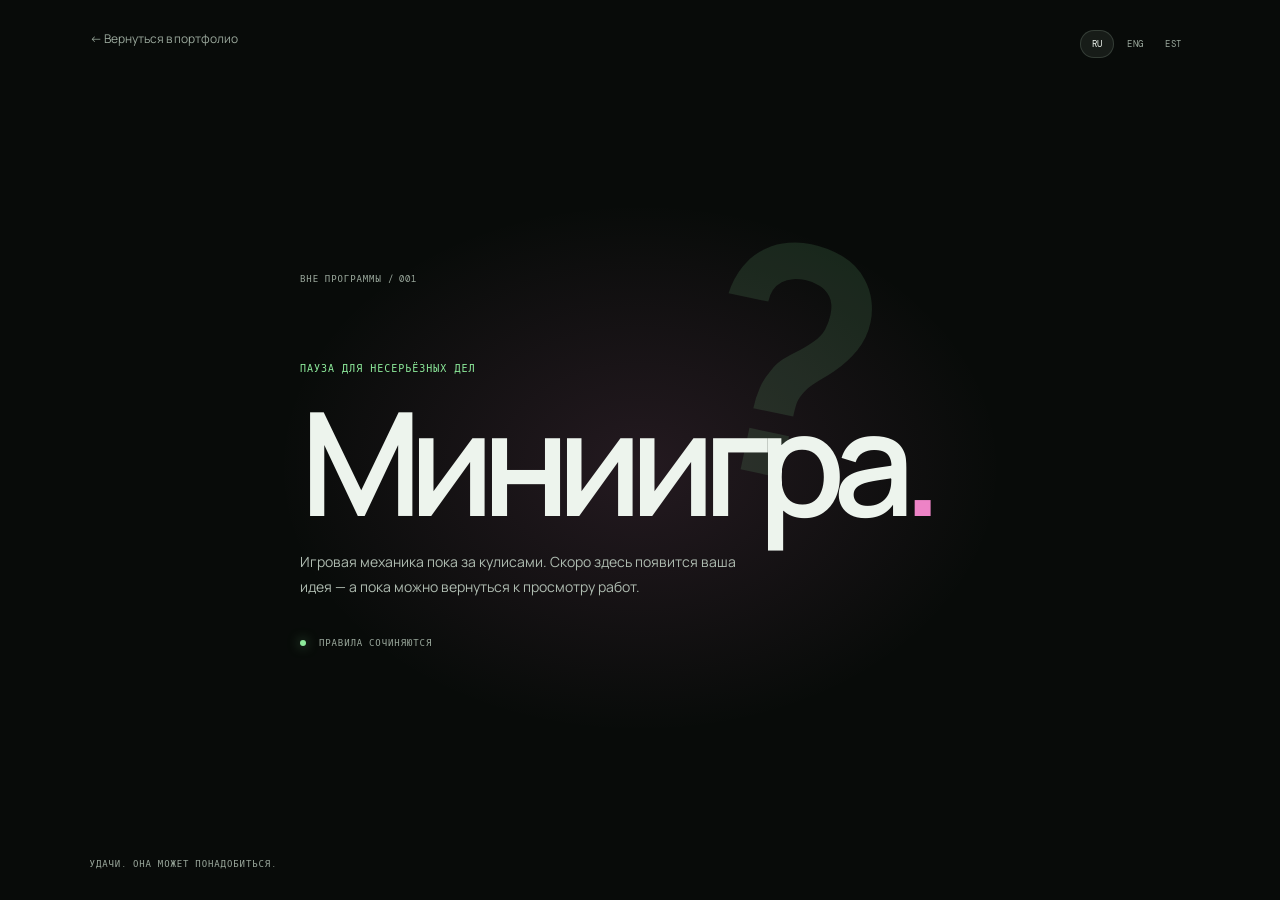
==== game.html @ 6fff36ac "adding vc" ====
<!doctype html>
<html lang="ru">
  <head>
    <meta charset="UTF-8" />
    <meta name="viewport" content="width=device-width, initial-scale=1.0" />
    <meta name="description" content="Отдельная страница мини-игры в портфолио." data-i18n-content="gameMetaDescription" />
    <title data-i18n="gamePageTitle">Миниигра — портфолио</title>
    <link rel="preconnect" href="https://fonts.googleapis.com" />
    <link rel="preconnect" href="https://fonts.gstatic.com" crossorigin />
    <link
      href="https://fonts.googleapis.com/css2?family=DM+Mono:wght@400;500&family=Manrope:wght@400;500;600;700;800&display=swap"
      rel="stylesheet"
    />
    <link rel="stylesheet" href="styles.css" />
    <script src="script.js" defer></script>
  </head>
  <body class="game-page">
    <main class="game-page__main">
      <div class="game-page__top">
        <a class="game-page__back" href="index.html" data-i18n="gameBack">← Вернуться в портфолио</a>
        <div class="language-switcher" role="group" aria-label="Выбор языка" data-i18n-aria="languageGroup">
          <button class="language-switcher__button is-selected" type="button" data-language="ru" aria-pressed="true" aria-label="Русский">RU</button>
          <button class="language-switcher__button" type="button" data-language="en" aria-pressed="false" aria-label="English">ENG</button>
          <button class="language-switcher__button" type="button" data-language="et" aria-pressed="false" aria-label="Eesti">EST</button>
        </div>
      </div>
      <div class="game-page__content">
        <span class="game-page__index" data-i18n="gameIndex">ВНЕ ПРОГРАММЫ / 001</span>
        <div class="game-page__question" aria-hidden="true">?</div>
        <p class="eyebrow" data-i18n="gameEyebrow">Пауза для несерьёзных дел</p>
        <h1><span data-i18n="gameTitle">Миниигра</span><span class="accent">.</span></h1>
        <p class="game-page__description" data-i18n="gameDescription">
          Игровая механика пока за кулисами. Скоро здесь появится ваша идея —
          а пока можно вернуться к просмотру работ.
        </p>
        <span class="game-page__status"><span class="status-dot"></span> <span data-i18n="gameStatus">ПРАВИЛА СОЧИНЯЮТСЯ</span></span>
      </div>
      <span class="game-page__footer" data-i18n="gameFooter">УДАЧИ. ОНА МОЖЕТ ПОНАДОБИТЬСЯ.</span>
    </main>
  </body>
</html>
---- styles.css ----
:root {
  color-scheme: dark;
  --ink: #edf4ed;
  --muted: #9ba99d;
  --paper: #080b09;
  --paper-raised: #111813;
  --line: rgba(196, 222, 199, 0.17);
  --green: #8ce99a;
  --green-deep: #183b24;
  --green-bright: #b1ff9f;
  --contrast: #ed83c6;
  --mono: "DM Mono", monospace;
  --sans: "Manrope", sans-serif;
}

* {
  box-sizing: border-box;
}

html {
  scroll-behavior: smooth;
  scroll-padding-top: 105px;
}

body {
  min-width: 320px;
  margin: 0;
  background: var(--paper);
  color: var(--ink);
  font-family: var(--sans);
  -webkit-font-smoothing: antialiased;
}

body.is-opening {
  overflow: hidden;
}

a {
  color: inherit;
  text-decoration: none;
}

::selection {
  background: var(--green);
  color: var(--paper);
}

.curtain {
  position: fixed;
  z-index: 10;
  inset: 0;
  overflow: hidden;
  pointer-events: none;
}

.curtain__panel {
  position: absolute;
  inset: 0 50% 0 0;
  background:
    repeating-linear-gradient(90deg, transparent 0 27px, rgba(218, 255, 220, 0.055) 28px 32px, transparent 33px 58px),
    linear-gradient(90deg, #092312 0%, #1d6335 48%, #103a20 100%);
  box-shadow: inset -24px 0 42px rgba(1, 9, 3, 0.48);
  transform-origin: left center;
  transition: transform 1.65s cubic-bezier(0.72, 0, 0.18, 1);
}

.curtain__panel--right {
  inset: 0 0 0 50%;
  background:
    repeating-linear-gradient(90deg, transparent 0 27px, rgba(218, 255, 220, 0.055) 28px 32px, transparent 33px 58px),
    linear-gradient(90deg, #103a20 0%, #1d6335 52%, #092312 100%);
  box-shadow: inset 24px 0 42px rgba(1, 9, 3, 0.48);
  transform-origin: right center;
}

.curtain__seam {
  position: absolute;
  top: 0;
  bottom: 0;
  left: 50%;
  width: 1px;
  background: rgba(218, 255, 220, 0.22);
  transition: opacity 0.3s ease;
}

.is-open .curtain__panel--left {
  transform: translateX(-102%);
}

.is-open .curtain__panel--right {
  transform: translateX(102%);
}

.is-open .curtain__seam {
  opacity: 0;
}

.curtain.is-gone {
  visibility: hidden;
}

.site-header {
  position: fixed;
  z-index: 5;
  top: 70vh;
  left: 50%;
  display: flex;
  width: min(900px, calc(100% - 48px));
  min-height: 68px;
  align-items: center;
  justify-content: center;
  gap: 27px;
  padding: 13px 20px;
  border: 1px solid var(--line);
  border-radius: 3px;
  background: rgba(8, 11, 9, 0.94);
  box-shadow: 0 12px 45px rgba(0, 0, 0, 0.18);
  transform: translate(-50%, 0);
  transition:
    top 750ms cubic-bezier(0.2, 0.8, 0.2, 1),
    width 750ms cubic-bezier(0.2, 0.8, 0.2, 1),
    border-radius 750ms ease,
    background 400ms ease,
    box-shadow 400ms ease;
}

.site-header.is-docked {
  top: 14px;
  width: min(1120px, calc(100% - 40px));
  justify-content: space-between;
  border-radius: 999px;
  background: rgba(8, 11, 9, 0.88);
  box-shadow: 0 8px 32px rgba(0, 0, 0, 0.28);
  backdrop-filter: blur(18px);
}

.wordmark {
  flex: 0 0 auto;
  font-size: 13px;
  font-weight: 800;
  letter-spacing: 0.08em;
}

.wordmark span {
  color: var(--green);
}

.accent {
  color: var(--contrast);
}

.main-nav {
  display: flex;
  align-items: center;
  justify-content: center;
  gap: clamp(14px, 3vw, 38px);
}

.main-nav__link {
  position: relative;
  padding: 8px 0;
  color: var(--muted);
  font-size: 12px;
  font-weight: 600;
  transition: color 180ms ease;
}

.main-nav__link::after {
  position: absolute;
  right: 0;
  bottom: 2px;
  left: 0;
  height: 1px;
  background: var(--green);
  content: "";
  transform: scaleX(0);
  transform-origin: left;
  transition: transform 180ms ease;
}

.main-nav__link:hover,
.main-nav__link.is-active {
  color: var(--ink);
}

.main-nav__link:hover::after,
.main-nav__link.is-active::after {
  transform: scaleX(1);
}

.language-switcher {
  display: flex;
  flex: 0 0 auto;
  align-items: center;
  gap: 4px;
}

.language-switcher__button {
  min-width: 34px;
  padding: 7px 8px;
  border: 1px solid transparent;
  border-radius: 999px;
  background: transparent;
  color: var(--muted);
  cursor: pointer;
  font: 9px var(--mono);
  letter-spacing: 0.04em;
  transition:
    border-color 180ms ease,
    background 180ms ease,
    color 180ms ease;
}

.language-switcher__button:hover,
.language-switcher__button.is-selected {
  border-color: var(--line);
  color: var(--ink);
}

.language-switcher__button.is-selected {
  background: rgba(196, 222, 199, 0.08);
}

.hero {
  position: relative;
  display: flex;
  min-height: 100svh;
  flex-direction: column;
  justify-content: space-between;
  overflow: hidden;
  padding: 34px clamp(24px, 7vw, 110px) 26px;
  background:
    radial-gradient(ellipse at 50% 42%, rgba(34, 121, 62, 0.16), transparent 43%),
    var(--paper);
}

.hero::before {
  position: absolute;
  top: 14%;
  bottom: 13%;
  left: 50%;
  width: 1px;
  background: linear-gradient(transparent, rgba(196, 222, 199, 0.1), transparent);
  content: "";
}

.hero__meta,
.hero__bottom,
.section-kicker {
  display: flex;
  justify-content: space-between;
  color: var(--muted);
  font: 9px var(--mono);
  letter-spacing: 0.09em;
}

.hero__content {
  position: relative;
  z-index: 1;
  margin: auto 0;
  padding: 4rem 0 7.5rem;
  text-align: center;
}

.eyebrow {
  margin: 0 0 21px;
  color: var(--green);
  font: 10px var(--mono);
  letter-spacing: 0.1em;
  text-transform: uppercase;
}

.status-dot {
  display: inline-block;
  width: 7px;
  height: 7px;
  margin-right: 7px;
  border-radius: 50%;
  background: var(--green);
  box-shadow: 0 0 12px rgba(140, 233, 154, 0.55);
}

h1,
h2,
h3,
p {
  margin-top: 0;
}

.hero h1 {
  margin: 0;
  font-size: clamp(54px, 8.5vw, 112px);
  font-weight: 600;
  letter-spacing: -0.085em;
  line-height: 0.92;
}

.hero__description {
  margin: 24px 0 0;
  color: #aebbb0;
  font-size: clamp(13px, 1.25vw, 16px);
  line-height: 1.8;
}

.hero__menu-label {
  position: absolute;
  top: calc(100% - 114px);
  left: 50%;
  color: var(--muted);
  font: 9px var(--mono);
  letter-spacing: 0.12em;
  text-transform: uppercase;
  transform: translateX(-50%);
}

.hero__hint {
  position: absolute;
  top: calc(100% - 81px);
  left: 50%;
  color: var(--green);
  font-size: 19px;
  animation: nudge 1.5s ease-in-out infinite;
  transform: translateX(-50%);
}

@keyframes nudge {
  50% { transform: translate(-50%, 5px); }
}

.hero__bottom {
  position: relative;
  z-index: 1;
}

.content-section,
.contact-section {
  padding: 48px clamp(24px, 7vw, 110px) 120px;
  scroll-margin-top: 85px;
}

.section-kicker {
  padding-bottom: 17px;
  border-bottom: 1px solid var(--line);
}

.section-heading {
  margin: 79px 0 54px;
}

.section-heading h2,
.contact-section h2 {
  margin-bottom: 0;
  font-size: clamp(54px, 8vw, 104px);
  font-weight: 600;
  letter-spacing: -0.085em;
  line-height: 0.92;
}

.work-section {
  background: var(--paper-raised);
}

.work-section .section-heading h2 {
  font-size: clamp(47px, 7vw, 88px);
}

.project-grid {
  display: grid;
  grid-template-columns: 1.2fr 0.8fr;
  gap: 24px;
}

.project-card__visual {
  position: relative;
  display: flex;
  min-height: 360px;
  align-items: center;
  justify-content: center;
  overflow: hidden;
}

.visual-poster {
  flex-direction: column;
  background:
    radial-gradient(ellipse at 50% 46%, rgba(140, 233, 154, 0.15), transparent 35%),
    repeating-linear-gradient(135deg, transparent 0 20px, rgba(255, 255, 255, 0.018) 21px 22px),
    var(--green-deep);
}

.visual-poster::before,
.visual-poster::after {
  position: absolute;
  width: 250px;
  height: 250px;
  border: 1px solid rgba(211, 255, 215, 0.25);
  border-radius: 50%;
  content: "";
}

.visual-poster::after {
  width: 330px;
  height: 330px;
  border-color: rgba(211, 255, 215, 0.12);
}

.visual-poster__stamp {
  position: absolute;
  top: 28px;
  right: 27px;
  padding: 8px 10px;
  border: 1px solid rgba(211, 255, 215, 0.55);
  color: var(--green-bright);
  font: 8px var(--mono);
  letter-spacing: 0.1em;
  transform: rotate(4deg);
}

.visual-poster__title {
  z-index: 1;
  color: #eaffec;
  font-size: clamp(42px, 6vw, 78px);
  font-weight: 800;
  letter-spacing: -0.08em;
  line-height: 0.85;
  text-align: center;
}

.visual-poster__caption {
  z-index: 1;
  margin-top: 24px;
  color: rgba(234, 255, 236, 0.7);
  font: 9px var(--mono);
  letter-spacing: 0.12em;
  text-transform: uppercase;
}

.visual-note {
  min-height: 360px;
  flex-direction: column;
  background: var(--green);
  color: #102015;
}

.visual-note__asterisk {
  position: absolute;
  top: 24px;
  left: 30px;
  font-size: 70px;
  font-weight: 700;
  line-height: 1;
}

.visual-note__text {
  font-size: clamp(39px, 5vw, 60px);
  font-weight: 700;
  letter-spacing: -0.08em;
  line-height: 0.9;
  text-align: center;
  transform: rotate(-5deg);
}

.visual-note__footnote {
  position: absolute;
  right: 20px;
  bottom: 22px;
  left: 20px;
  font: 8px var(--mono);
  text-align: center;
}

.project-card__details {
  display: flex;
  justify-content: space-between;
  gap: 18px;
  padding: 21px 0 0;
}

.card-index {
  color: var(--muted);
  font: 9px var(--mono);
  letter-spacing: 0.08em;
}

.project-card h3,
.education-card h3 {
  margin: 9px 0 0;
  font-size: clamp(17px, 2vw, 22px);
  font-weight: 600;
  letter-spacing: -0.045em;
}

.project-card__details p {
  max-width: 220px;
  margin: 12px 0 0;
  color: var(--muted);
  font-size: 11px;
  line-height: 1.7;
}

.section-aside {
  margin: 42px 0 0;
  color: var(--muted);
  font: 9px var(--mono);
}

.projects-section {
  background: #0b100c;
}

.project-list {
  border-top: 1px solid var(--line);
}

.project-row {
  display: grid;
  grid-template-columns: 55px 1fr auto;
  align-items: center;
  gap: 20px;
  padding: 26px 0;
  border-bottom: 1px solid var(--line);
  transition: padding 200ms ease;
}

.project-row:hover {
  padding-right: 12px;
  padding-left: 12px;
}

.project-row h3 {
  margin: 0;
  font-size: clamp(18px, 2.5vw, 26px);
  font-weight: 600;
  letter-spacing: -0.05em;
}

.project-row p {
  margin: 7px 0 0;
  color: var(--muted);
  font-size: 11px;
  line-height: 1.65;
}

.project-row__type {
  color: var(--green);
  font: 8px var(--mono);
  letter-spacing: 0.08em;
}

.media-section {
  background: #0e1510;
}

.media-grid {
  display: grid;
  grid-template-columns: 1.2fr 0.8fr;
  gap: 18px;
}

.media-card {
  position: relative;
  display: flex;
  min-height: 310px;
  flex-direction: column;
  align-items: flex-start;
  justify-content: flex-end;
  overflow: hidden;
  padding: 28px;
  background:
    radial-gradient(ellipse at 70% 20%, rgba(140, 233, 154, 0.15), transparent 43%),
    #111a13;
  border: 1px solid var(--line);
}

.media-card--wide {
  background:
    radial-gradient(ellipse at 50% 40%, rgba(237, 131, 198, 0.23), transparent 50%),
    #19101a;
}

.media-card__label,
.game-card__status {
  color: var(--muted);
  font: 8px var(--mono);
  letter-spacing: 0.09em;
}

.media-card__play,
.media-card__wave {
  position: absolute;
  top: 50%;
  left: 50%;
  display: grid;
  width: 72px;
  height: 72px;
  place-items: center;
  border: 1px solid rgba(237, 244, 237, 0.55);
  border-radius: 50%;
  color: var(--ink);
  font-size: 18px;
  transform: translate(-50%, -50%);
}

.media-card__wave {
  width: auto;
  height: auto;
  border: 0;
  color: var(--green);
  font-size: 76px;
}

.media-card h3 {
  margin: 30px 0 8px;
  font-size: 23px;
  font-weight: 600;
  letter-spacing: -0.05em;
}

.media-card p {
  max-width: 370px;
  margin: 0;
  color: #aebbb0;
  font-size: 11px;
  line-height: 1.7;
}

.about-section {
  background: #080b09;
}

.about-layout,
.education-layout {
  display: grid;
  grid-template-columns: 0.9fr 1.1fr;
  gap: 7vw;
}

.about-layout .section-heading,
.education-layout .section-heading {
  margin-bottom: 0;
}

.about-copy {
  max-width: 600px;
  padding-top: 79px;
}

.about-lead {
  font-size: clamp(23px, 3.1vw, 39px);
  font-weight: 500;
  letter-spacing: -0.06em;
  line-height: 1.24;
}

.text-highlight {
  color: var(--green);
}

.about-copy > p:not(.about-lead) {
  max-width: 490px;
  margin: 25px 0 0;
  color: #aebbb0;
  font-size: 13px;
  line-height: 1.9;
}

.trait-list {
  display: flex;
  flex-wrap: wrap;
  gap: 9px;
  margin-top: 35px;
}

.trait-list span {
  padding: 10px 12px;
  border: 1px solid var(--line);
  color: #d3e2d5;
  font: 9px var(--mono);
}

.education-section {
  background: #0e1510;
}

.education-layout {
  align-items: start;
}

.education-card {
  position: relative;
  min-height: 285px;
  margin-top: 79px;
  padding: 35px;
  border: 1px solid var(--line);
  background: #080b09;
}

.education-card h3 {
  max-width: 420px;
  margin-top: 30px;
  font-size: clamp(23px, 3vw, 36px);
}

.education-card p {
  max-width: 440px;
  margin: 18px 0 0;
  color: #aebbb0;
  font-size: 12px;
  line-height: 1.8;
}

.education-card__seal {
  position: absolute;
  right: 22px;
  bottom: 22px;
  color: rgba(140, 233, 154, 0.75);
  font: 8px/1.5 var(--mono);
  letter-spacing: 0.08em;
  text-align: right;
  transform: rotate(-8deg);
}

.contact-section {
  min-height: 650px;
  background:
    radial-gradient(ellipse at 68% 70%, rgba(237, 131, 198, 0.12), transparent 43%),
    #080b09;
}

.contact-section > .eyebrow {
  margin-top: 92px;
}

.contact-copy {
  max-width: 410px;
  margin: 28px 0 25px;
  color: #aebbb0;
  font-size: 13px;
  line-height: 1.8;
}

.contact-placeholder {
  display: inline-block;
  padding-bottom: 8px;
  border-bottom: 1px solid var(--green);
  color: var(--green);
  font: 9px var(--mono);
  letter-spacing: 0.09em;
}

.site-footer {
  display: flex;
  align-items: center;
  justify-content: space-between;
  gap: 20px;
  padding: 23px clamp(24px, 7vw, 110px);
  border-top: 1px solid var(--line);
  color: var(--muted);
}

.site-footer > span,
.back-to-top {
  font: 8px var(--mono);
  letter-spacing: 0.07em;
}

.back-to-top {
  color: var(--ink);
}

.game-page {
  min-height: 100svh;
  background:
    radial-gradient(ellipse at 50% 52%, rgba(237, 131, 198, 0.12), transparent 40%),
    var(--paper);
}

.game-page__main {
  display: flex;
  min-height: 100svh;
  flex-direction: column;
  justify-content: space-between;
  padding: 30px clamp(24px, 7vw, 110px);
}

.game-page__top {
  display: flex;
  align-items: center;
  justify-content: space-between;
  gap: 16px;
}

.game-page__back {
  align-self: flex-start;
  color: var(--muted);
  font-size: 12px;
  transition: color 180ms ease;
}

.game-page__back:hover {
  color: var(--green);
}

.game-page__content {
  position: relative;
  width: min(680px, 100%);
  margin: auto;
  padding: 100px 0;
}

.game-page__index,
.game-page__status,
.game-page__footer {
  color: var(--muted);
  font: 9px var(--mono);
  letter-spacing: 0.1em;
}

.game-page__question {
  position: absolute;
  top: 30px;
  right: 15%;
  color: rgba(140, 233, 154, 0.12);
  font-size: clamp(180px, 30vw, 320px);
  font-weight: 700;
  line-height: 1;
  pointer-events: none;
  transform: rotate(12deg);
}

.game-page__content .eyebrow {
  position: relative;
  margin-top: 75px;
}

.game-page__content h1 {
  position: relative;
  margin: 0;
  font-size: clamp(72px, 13vw, 144px);
  font-weight: 600;
  letter-spacing: -0.09em;
  line-height: 0.9;
}

.game-page__description {
  position: relative;
  max-width: 470px;
  margin: 24px 0 30px;
  color: #aebbb0;
  font-size: 14px;
  line-height: 1.8;
}

.game-page__status {
  position: relative;
}

.game-page__status .status-dot {
  width: 6px;
  height: 6px;
}

:focus-visible {
  outline: 2px solid var(--green);
  outline-offset: 5px;
}

@media (max-width: 760px) {
  .site-header {
    top: 70vh;
    width: calc(100% - 28px);
    min-height: 60px;
    flex-wrap: wrap;
    justify-content: flex-end;
    gap: 3px 8px;
    padding: 8px 12px;
  }

  .site-header.is-docked {
    top: 12px;
    width: calc(100% - 24px);
    justify-content: space-between;
  }

  .wordmark,
  .header-note {
    display: none;
  }

  .main-nav {
    min-width: 0;
    width: 100%;
    flex: 0 0 100%;
    flex-wrap: wrap;
    order: 1;
    gap: 4px 8px;
    justify-content: space-between;
    overflow: visible;
  }

  .main-nav__link {
    flex: 0 0 auto;
    font-size: 10px;
  }

  .language-switcher {
    order: 0;
    gap: 1px;
  }

  .language-switcher__button {
    min-width: 29px;
    padding: 6px 4px;
    font-size: 8px;
  }

  html {
    scroll-padding-top: 30px;
    scroll-padding-bottom: 90px;
  }

  .hero {
    min-height: 100svh;
    padding: 25px 20px 22px;
  }

  .hero__meta,
  .hero__bottom {
    font-size: 7px;
  }

  .hero__content {
    padding-bottom: 8rem;
  }

  .hero__description {
    max-width: 320px;
    margin-right: auto;
    margin-left: auto;
  }

  .desktop-break {
    display: none;
  }

  .content-section,
  .contact-section {
    padding: 34px 22px 84px;
  }

  .section-kicker {
    gap: 10px;
    font-size: 7px;
  }

  .section-heading {
    margin: 58px 0 38px;
  }

  .project-grid,
  .about-layout,
  .education-layout,
  .media-grid {
    grid-template-columns: 1fr;
    gap: 0;
  }

  .project-grid,
  .media-grid {
    gap: 35px;
  }

  .project-row {
    grid-template-columns: 32px 1fr;
    gap: 12px;
  }

  .project-row__type {
    grid-column: 2;
  }

  .media-card {
    min-height: 270px;
  }

  .project-card__visual,
  .visual-note {
    min-height: 290px;
  }

  .project-card__details {
    flex-direction: column;
    gap: 5px;
  }

  .project-card__details p {
    max-width: 350px;
    margin-top: 5px;
  }

  .about-copy {
    padding-top: 34px;
  }

  .about-layout .section-heading,
  .education-layout .section-heading {
    margin-bottom: 0;
  }

  .education-card {
    min-height: 320px;
    margin-top: 36px;
    padding: 25px;
  }

  .contact-section {
    min-height: 600px;
  }

  .contact-section > .eyebrow {
    margin-top: 75px;
  }

  .site-footer {
    flex-wrap: wrap;
    padding: 21px 22px 95px;
  }

  .site-footer > span {
    order: 1;
    width: 100%;
  }

  .game-page__main {
    padding: 24px 22px;
  }

  .game-page__top {
    align-items: flex-start;
  }

  .game-page__back {
    max-width: 165px;
    font-size: 11px;
  }
}

@media (prefers-reduced-motion: reduce) {
  *,
  *::before,
  *::after {
    scroll-behavior: auto !important;
    animation-duration: 0.01ms !important;
    animation-iteration-count: 1 !important;
    transition-duration: 0.01ms !important;
  }
}
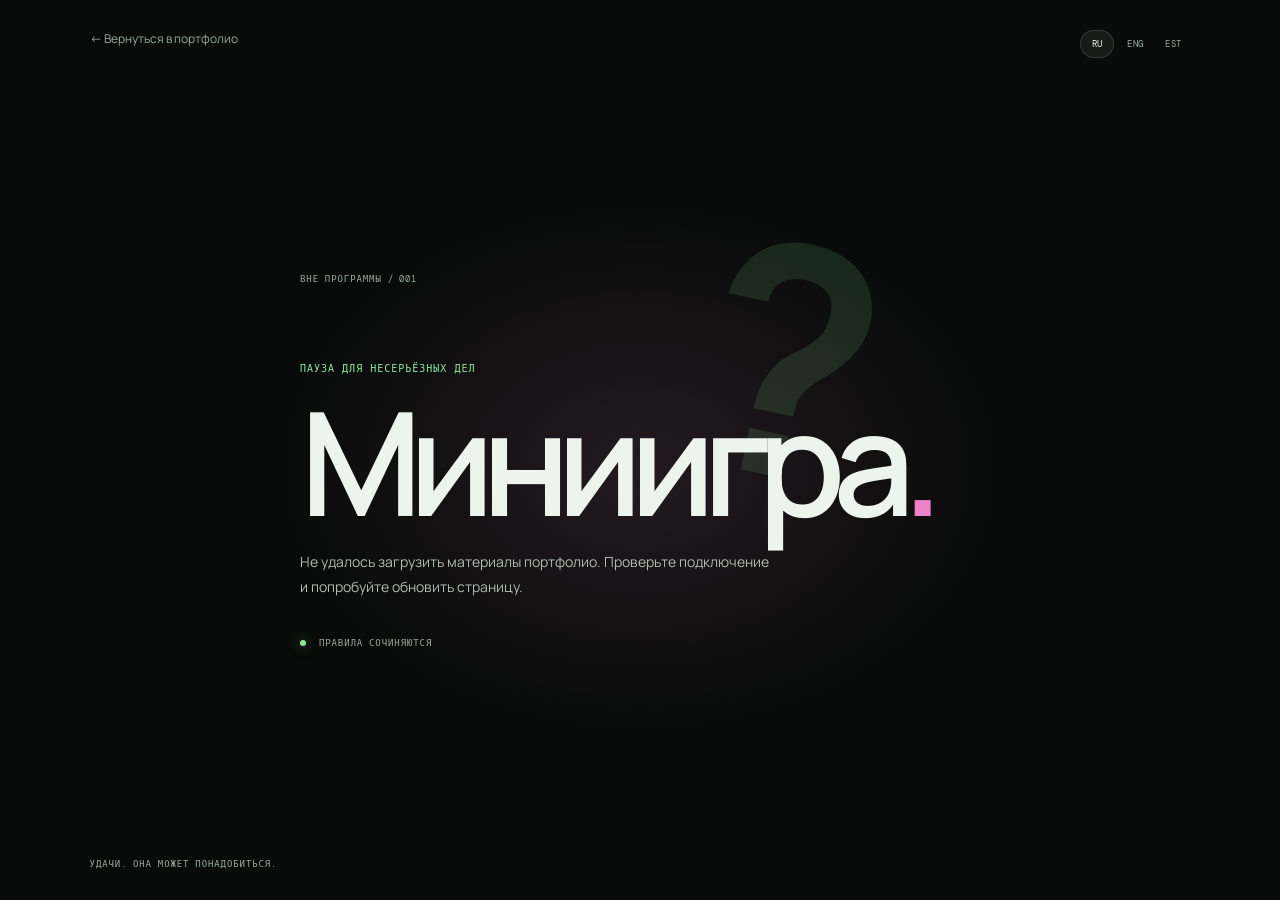
==== commit a863cc7b: "обновление файлов с cms" ====
--- a/game.html
+++ b/game.html
@@ -27,13 +27,13 @@
       <div class="game-page__content">
         <span class="game-page__index" data-i18n="gameIndex">ВНЕ ПРОГРАММЫ / 001</span>
         <div class="game-page__question" aria-hidden="true">?</div>
-        <p class="eyebrow" data-i18n="gameEyebrow">Пауза для несерьёзных дел</p>
-        <h1><span data-i18n="gameTitle">Миниигра</span><span class="accent">.</span></h1>
-        <p class="game-page__description" data-i18n="gameDescription">
+        <p class="eyebrow" id="game-eyebrow" data-i18n="gameEyebrow">Пауза для несерьёзных дел</p>
+        <h1><span id="game-title" data-i18n="gameTitle">Миниигра</span><span class="accent">.</span></h1>
+        <p class="game-page__description" id="game-description" data-i18n="gameDescription">
           Игровая механика пока за кулисами. Скоро здесь появится ваша идея —
           а пока можно вернуться к просмотру работ.
         </p>
-        <span class="game-page__status"><span class="status-dot"></span> <span data-i18n="gameStatus">ПРАВИЛА СОЧИНЯЮТСЯ</span></span>
+        <span class="game-page__status"><span class="status-dot"></span> <span id="game-status" data-i18n="gameStatus">ПРАВИЛА СОЧИНЯЮТСЯ</span></span>
       </div>
       <span class="game-page__footer" data-i18n="gameFooter">УДАЧИ. ОНА МОЖЕТ ПОНАДОБИТЬСЯ.</span>
     </main>
--- a/styles.css
+++ b/styles.css
@@ -379,6 +379,40 @@
   overflow: hidden;
 }
 
+.work-visual--image {
+  background: var(--paper-raised);
+}
+
+.work-image {
+  position: absolute;
+  inset: 0;
+  display: block;
+  width: 100%;
+  height: 100%;
+  object-fit: cover;
+  transition: transform 500ms cubic-bezier(0.2, 0.8, 0.2, 1);
+}
+
+.project-card:hover .work-image,
+.media-card:hover .work-image {
+  transform: scale(1.035);
+}
+
+.work-visual__title {
+  z-index: 1;
+  max-width: 85%;
+  color: var(--ink);
+  font-size: clamp(30px, 5vw, 64px);
+  font-weight: 700;
+  letter-spacing: -0.07em;
+  text-align: center;
+}
+
+.visual-note .work-visual__title {
+  color: #102015;
+  transform: rotate(-5deg);
+}
+
 .visual-poster {
   flex-direction: column;
   background:
@@ -513,7 +547,7 @@
 
 .project-row {
   display: grid;
-  grid-template-columns: 55px 1fr auto;
+  grid-template-columns: 36px 92px 1fr auto;
   align-items: center;
   gap: 20px;
   padding: 26px 0;
@@ -546,6 +580,38 @@
   letter-spacing: 0.08em;
 }
 
+.project-row__thumbnail {
+  position: relative;
+  display: grid;
+  min-height: 64px;
+  place-items: center;
+  overflow: hidden;
+  background: var(--paper-raised);
+  color: var(--green);
+  font-size: 22px;
+}
+
+.project-row__thumbnail .work-image {
+  min-height: 0;
+}
+
+.work-title-link:hover {
+  color: var(--green);
+}
+
+.content-message {
+  grid-column: 1 / -1;
+  margin: 0;
+  padding: 30px 0;
+  color: var(--muted);
+  font-size: 13px;
+  line-height: 1.7;
+}
+
+.content-message--error {
+  color: var(--contrast);
+}
+
 .media-section {
   background: #0e1510;
 }
@@ -561,20 +627,47 @@
   display: flex;
   min-height: 310px;
   flex-direction: column;
-  align-items: flex-start;
-  justify-content: flex-end;
+  justify-content: stretch;
   overflow: hidden;
-  padding: 28px;
+  padding: 0;
+  background: #111a13;
+  border: 1px solid var(--line);
+}
+
+.media-card--wide {
+  background: #19101a;
+}
+
+.media-card__visual {
+  position: relative;
+  display: grid;
+  min-height: 220px;
+  flex: 1 1 auto;
+  place-items: center;
+  overflow: hidden;
   background:
     radial-gradient(ellipse at 70% 20%, rgba(140, 233, 154, 0.15), transparent 43%),
     #111a13;
-  border: 1px solid var(--line);
-}
-
-.media-card--wide {
+}
+
+.media-card--wide .media-card__visual {
   background:
-    radial-gradient(ellipse at 50% 40%, rgba(237, 131, 198, 0.23), transparent 50%),
+    radial-gradient(ellipse at 50% 40%, rgba(237, 131, 198, 0.2), transparent 50%),
     #19101a;
+}
+
+.media-card__placeholder {
+  max-width: 85%;
+  color: rgba(237, 244, 237, 0.72);
+  font-size: clamp(26px, 4vw, 44px);
+  font-weight: 600;
+  letter-spacing: -0.06em;
+  text-align: center;
+}
+
+.media-card__content {
+  position: relative;
+  padding: 24px 28px 28px;
 }
 
 .media-card__label,
@@ -584,32 +677,8 @@
   letter-spacing: 0.09em;
 }
 
-.media-card__play,
-.media-card__wave {
-  position: absolute;
-  top: 50%;
-  left: 50%;
-  display: grid;
-  width: 72px;
-  height: 72px;
-  place-items: center;
-  border: 1px solid rgba(237, 244, 237, 0.55);
-  border-radius: 50%;
-  color: var(--ink);
-  font-size: 18px;
-  transform: translate(-50%, -50%);
-}
-
-.media-card__wave {
-  width: auto;
-  height: auto;
-  border: 0;
-  color: var(--green);
-  font-size: 76px;
-}
-
 .media-card h3 {
-  margin: 30px 0 8px;
+  margin: 12px 0 8px;
   font-size: 23px;
   font-weight: 600;
   letter-spacing: -0.05em;
@@ -621,6 +690,18 @@
   color: #aebbb0;
   font-size: 11px;
   line-height: 1.7;
+}
+
+.media-card__link {
+  display: inline-block;
+  margin-top: 16px;
+  color: var(--green);
+  font: 9px var(--mono);
+  letter-spacing: 0.06em;
+}
+
+.media-card__link:hover {
+  color: var(--green-bright);
 }
 
 .about-section {
@@ -970,16 +1051,24 @@
   }
 
   .project-row {
-    grid-template-columns: 32px 1fr;
-    gap: 12px;
+    grid-template-columns: 24px 64px 1fr;
+    gap: 10px;
+  }
+
+  .project-row__thumbnail {
+    min-height: 56px;
   }
 
   .project-row__type {
-    grid-column: 2;
+    grid-column: 3;
   }
 
   .media-card {
     min-height: 270px;
+  }
+
+  .media-card__visual {
+    min-height: 190px;
   }
 
   .project-card__visual,
